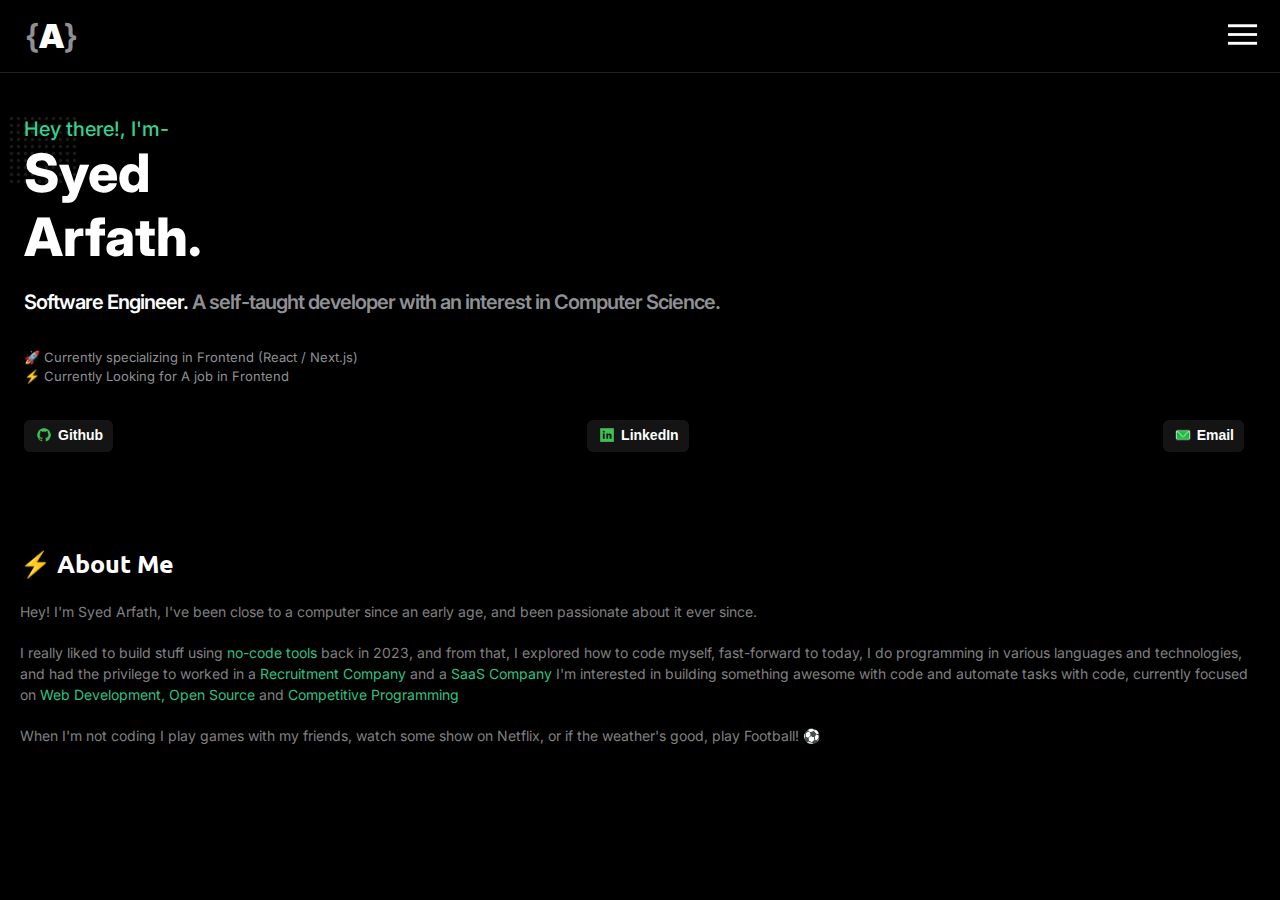
==== index.html @ 082171d8 "SA-Portfolio" ====
<!DOCTYPE html>
<html lang="en">
  <head>
    <meta charset="UTF-8" />
    <meta name="viewport" content="width=device-width, initial-scale=1.0" />
    <title>SA-Portfolio</title>
    <link rel="stylesheet" href="style.css" />
    <link rel="preconnect" href="https://fonts.googleapis.com" />
    <link rel="preconnect" href="https://fonts.gstatic.com" crossorigin />
    <link
      href="https://fonts.googleapis.com/css2?family=Inter:ital,opsz,wght@0,14..32,100..900;1,14..32,100..900&display=swap"
      rel="stylesheet"
    />
    <link rel="preconnect" href="https://fonts.googleapis.com" />
    <link rel="preconnect" href="https://fonts.gstatic.com" crossorigin />
    <link
      href="https://fonts.googleapis.com/css2?family=Ubuntu:ital,wght@0,300;0,400;0,500;0,700;1,300;1,400;1,500;1,700&display=swap"
      rel="stylesheet"
    />
  </head>
  <body>
    <div class="topnav">
      <div><strong>{<b>A</b>}</strong></div>

      <div>
        <img src="./images/menu.png" width="35px" />
      </div>

      <nav class="list">
        <ul>
          <li><a href="#">Home</a></li>
          <li><a href="Projects.html">Projects</a></li>
          <li><a href="blog.html ">Blog</a></li>
        </ul>
      </nav>
    </div>
    <div class="first_page">
      <div class="header">
        <img src="./images/26432.svg" alt="backgroundimg" />
        <div class="top">
          Hey there!, I'm-
          <p class="name">
            Syed <br />
            Arfath.
          </p>
        </div>

        <div class="content">
          Software Engineer.
          <span
            >A self-taught developer with an interest in Computer Science.</span
          >
        </div>

        <div class="bio" id="bio">
          <p>🚀 Currently specializing in Frontend (React / Next.js)</p>
          <p>⚡ Currently Looking for A job in Frontend</p>
        </div>
      </div>

      <div class="button-bar">
        <button class="Github">
          <img
            src="./images/github.png"
            alt="github-logo"
            width="18px"
            height="18px"
          />
          <span>Github</span>
        </button>

        <button class="linkedin">
          <img src="./images/linkedin.png" alt="linkedin-logo" width="18px" />
          <span>LinkedIn</span>
        </button>

        <button class="email">
          <img src="./images/email logo.png" alt="email-logo" width="18px" />
          <span>Email</span>
        </button>
      </div>
    </div>

    <div class="Second_page">
      <div class="About_me" id="About_me">
        <div class="heading">⚡ About Me</div>
        <p>
          Hey! I'm Syed Arfath, I've been close to a computer since an early
          age, and been passionate about it ever since.
        </p>
        <p>
          I really liked to build stuff using
          <span>no-code tools </span>back in 2023, and from that, I explored how
          to code myself, fast-forward to today, I do programming in various
          languages and technologies, and had the privilege to worked in a
          <span>Recruitment Company</span> and a <span>SaaS Company </span>I'm
          interested in building something awesome with code and automate tasks
          with code, currently focused on
          <span>Web Development, Open Source </span>and
          <span>Competitive Programming</span>
        </p>
        <p>
          When I'm not coding I play games with my friends, watch some show on
          Netflix, or if the weather's good, play Football! ⚽
        </p>
      </div>
    </div>
  </body>
</html>
---- style.css ----
* {
    margin: 0;
    padding: 0;
    box-sizing: border-box;
}
body {
  font-family: "Inter", sans-serif;
  font-optical-sizing: auto;
  font-weight: 100;
  font-style: normal;
  background-color: black;
  color: white;
}
.topnav {
  display: flex;
  align-items: center;
  justify-content: space-between;
  width: 100%;
  border-bottom: 0.5px solid rgb(30, 32, 41);
  overflow:hidden;
  position:fixed;
  top: 0;
  padding: 16px 20px 16px 25px;
  background-color: black;

}
.topnav strong {
  color: rgb(143, 144, 148);
  font-size: 33px;
  font-weight: 600;
}
.topnav b {
  color: white;
}
.topnav .list {
  display: none;
}
.topnav a {
  color: white;
  font-weight: 700;
}
ul {
  list-style: none;
}
.first_page {
  margin: 7.3em 1em 0em 1.5em;
}
.header {
  color: rgb(56, 207, 145);
  font-size: 20px;
  font-weight: 500;
}
.header img{
  position: absolute;
  z-index: -1;
  top: 102px;
  left: calc(var(--chakra-space-4)* -1);
  width: 70px;
  filter: invert(0.1);
  margin: 13px 0px 0px -16px;

}
.header .name {
  color: white;
  font-size: 53px;
  font-weight: 800;  
}
.header .content {
  letter-spacing: -1px;
  color: white;
  font-weight: 600;
  padding: 1em 0em 1em 0em;
 }
 .header span {
  color: rgb(143, 144, 148);
  line-height: 1.3em;

 }
 .bio {
  color: rgb(143, 144, 148);
  font-weight: 400;
  font-size: 13px;
  padding: 13px 10px 8px 0px;
  letter-spacing: 0px;
  line-height: 1.5em;
 }
.button-bar {
  display: flex;
  justify-content:space-between;
  width: 100%;
}
button {
  font-size: 14px;
  font-weight: 700;
  color: white;
  background-color: rgb(20, 20, 20);
  border: none;
  display: flex;
  align-items: center;
  margin: 25px 20px 25px 0px;
  padding: 3px 10px 5px 8px;
  border-radius: 6px;
}
button img {
  margin: 3px 5px 3px 3px;
}
.Second_page {
  color: rgb(143, 144, 148);
  padding: 60px 30px 20px 20px;
  font-weight: 200;
}
.heading {
  font-family: "Ubuntu", sans-serif;
  font-style: normal;
  font-size: 25px;
  font-weight: 700;
  color: white;
  padding: 10px 0px 11px 0px;
}

.About_me p{
  color: grey;
  font-size: 14px;
  font-weight: 400;
  line-height: 21px;
  padding: 10px 0px 10px 0px;

  }

  .About_me span{
  color: rgb(47, 192, 132);
  }
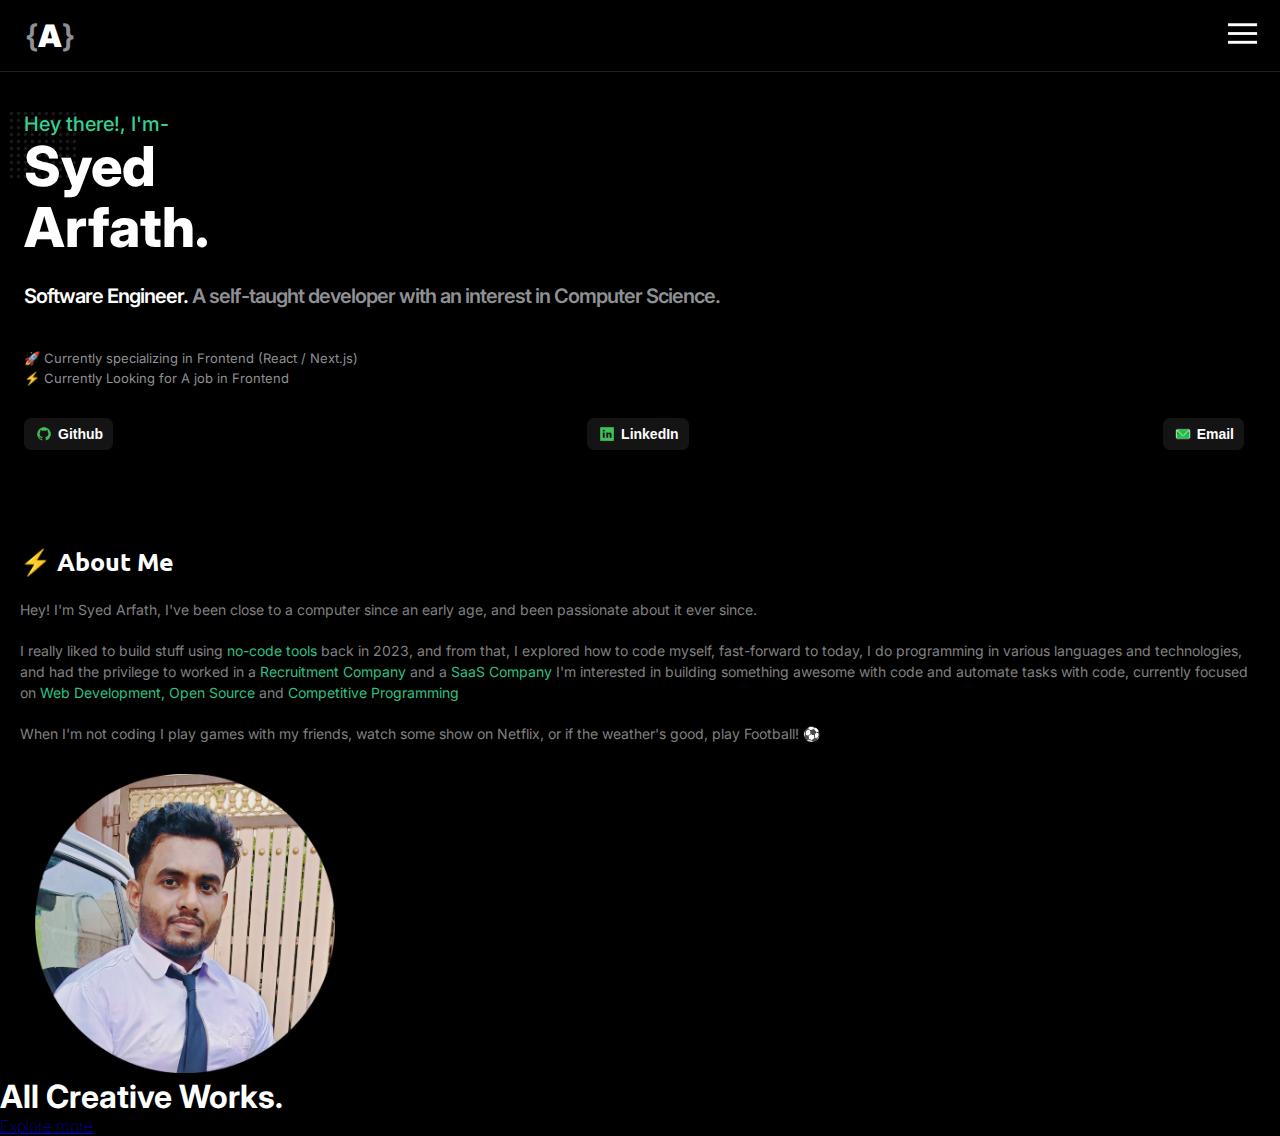
==== commit d52c8c68: "UI enhancement using HTML and css" ====
--- a/index.html
+++ b/index.html
@@ -105,5 +105,20 @@
         </p>
       </div>
     </div>
+
+    <div class="prf-img">
+      <div class="profile">
+        <img
+          src="./images/WhatsApp Image 2024-09-17 at 10.18.07 PM.jpeg"
+          alt="prf-img"
+          width="300px"
+        />
+      </div>
+    </div>
+
+    <div class="crt-wrk">
+      <h1>All Creative Works.</h1>
+      <a href="Explore-page">Explore more</a>
+    </div>
   </body>
 </html>
--- a/style.css
+++ b/style.css
@@ -20,13 +20,14 @@
   overflow:hidden;
   position:fixed;
   top: 0;
+  width: 100%;
   padding: 16px 20px 16px 25px;
   background-color: black;
 
 }
 .topnav strong {
   color: rgb(143, 144, 148);
-  font-size: 33px;
+  font-size: 31px;
   font-weight: 600;
 }
 .topnav b {
@@ -43,7 +44,7 @@
   list-style: none;
 }
 .first_page {
-  margin: 7.3em 1em 0em 1.5em;
+  margin: 7em 1em 0em 1.5em;
 }
 .header {
   color: rgb(56, 207, 145);
@@ -57,19 +58,20 @@
   left: calc(var(--chakra-space-4)* -1);
   width: 70px;
   filter: invert(0.1);
-  margin: 13px 0px 0px -16px;
+  margin: 8px 0px 0px -16px;
 
 }
 .header .name {
   color: white;
-  font-size: 53px;
+  font-size: 55px;
   font-weight: 800;  
+  line-height: 1.1em;
 }
 .header .content {
   letter-spacing: -1px;
   color: white;
   font-weight: 600;
-  padding: 1em 0em 1em 0em;
+  padding: 1.3em 0em 1em 0em;
  }
  .header span {
   color: rgb(143, 144, 148);
@@ -80,8 +82,7 @@
   color: rgb(143, 144, 148);
   font-weight: 400;
   font-size: 13px;
-  padding: 13px 10px 8px 0px;
-  letter-spacing: 0px;
+  padding: 20px 10px 5px 0px;
   line-height: 1.5em;
  }
 .button-bar {
@@ -98,15 +99,15 @@
   display: flex;
   align-items: center;
   margin: 25px 20px 25px 0px;
-  padding: 3px 10px 5px 8px;
-  border-radius: 6px;
+  padding: 4px 10px 4px 8px;
+  border-radius: 7px;
 }
 button img {
   margin: 3px 5px 3px 3px;
 }
 .Second_page {
   color: rgb(143, 144, 148);
-  padding: 60px 30px 20px 20px;
+  padding: 55px 30px 20px 20px;
   font-weight: 200;
 }
 .heading {
@@ -115,7 +116,7 @@
   font-size: 25px;
   font-weight: 700;
   color: white;
-  padding: 10px 0px 11px 0px;
+  padding: 15px 0px 11px 0px;
 }
 
 .About_me p{
@@ -124,9 +125,10 @@
   font-weight: 400;
   line-height: 21px;
   padding: 10px 0px 10px 0px;
-
   }
-
   .About_me span{
   color: rgb(47, 192, 132);
   }
+  .prf-img{
+    margin: 0px 35px;
+  }
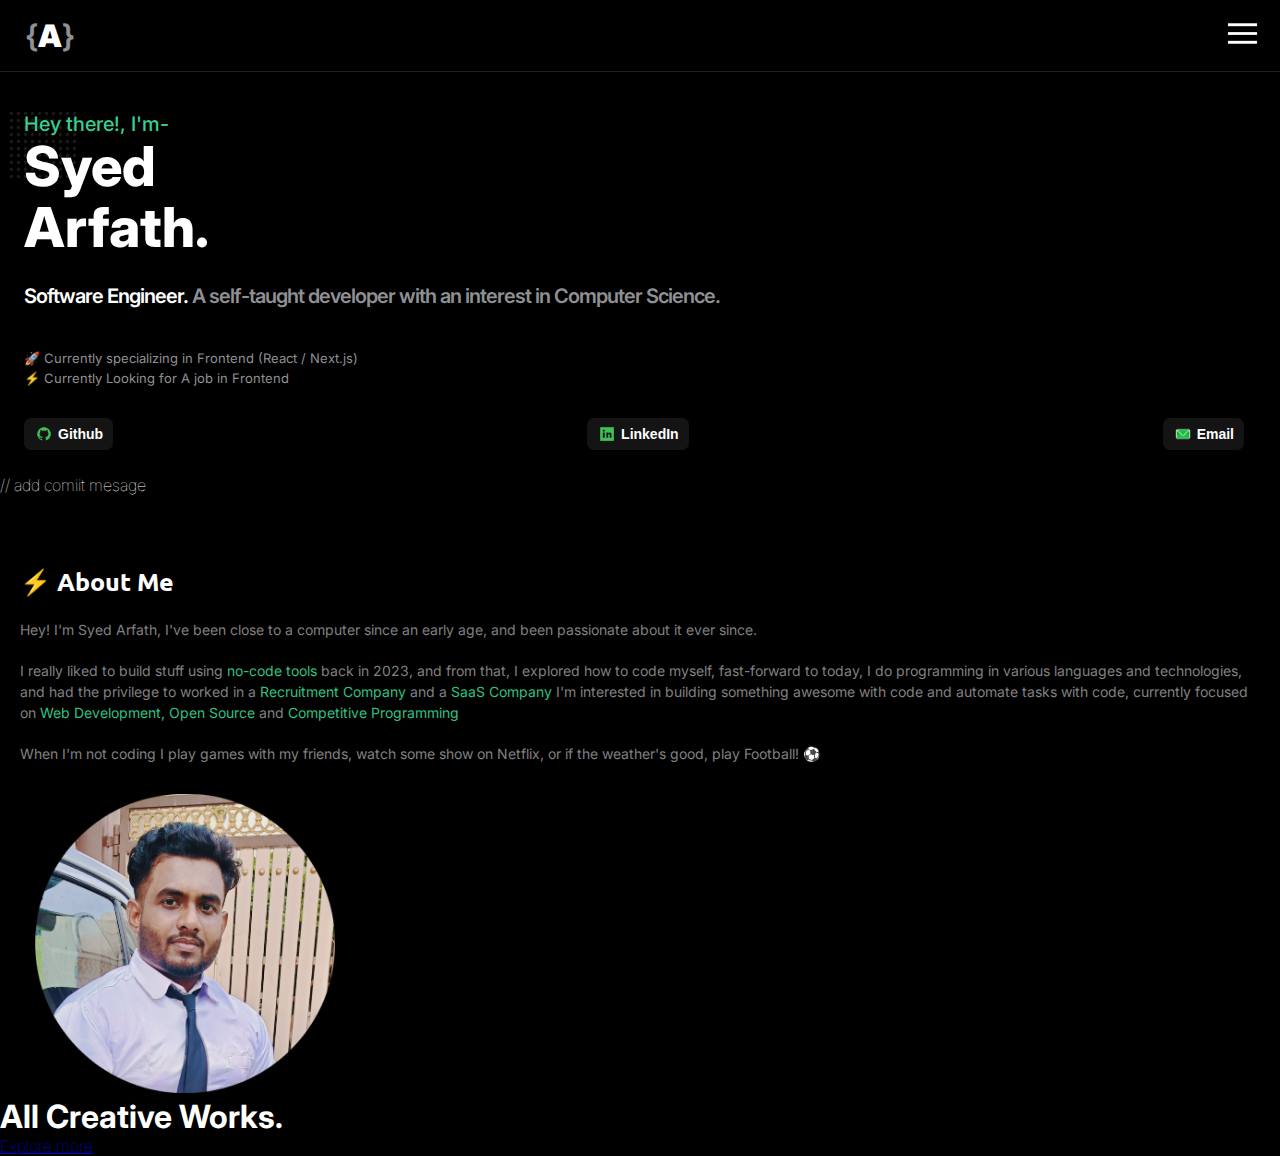
==== commit cee6b348: "Add commit message" ====
--- a/index.html
+++ b/index.html
@@ -80,7 +80,7 @@
         </button>
       </div>
     </div>
-
+    // add comiit mesage
     <div class="Second_page">
       <div class="About_me" id="About_me">
         <div class="heading">⚡ About Me</div>
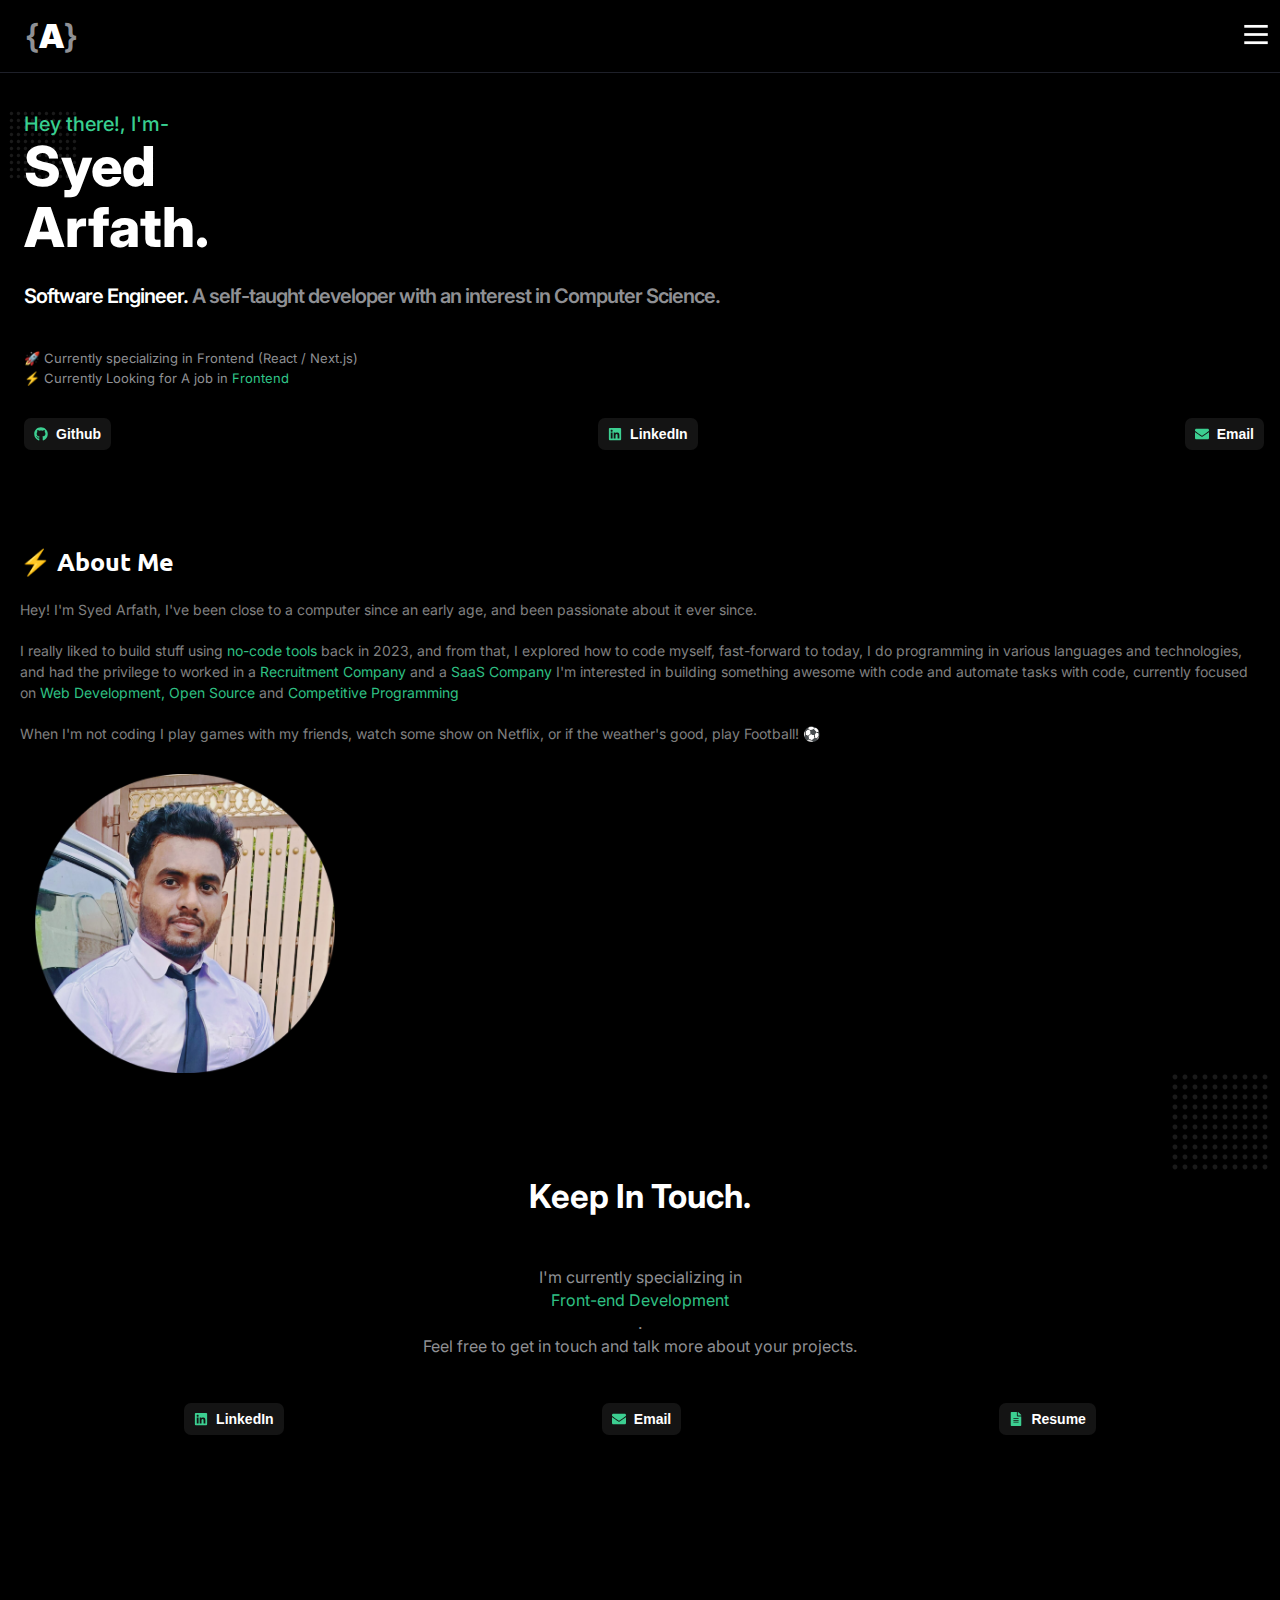
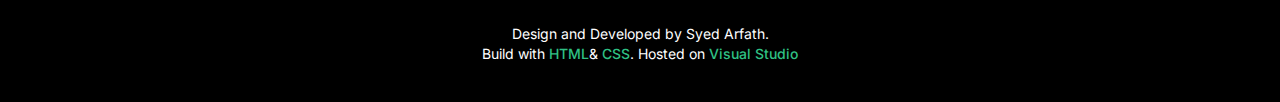
==== commit 9a3315fd: "third commit" ====
--- a/index.html
+++ b/index.html
@@ -23,7 +23,7 @@
       <div><strong>{<b>A</b>}</strong></div>
 
       <div>
-        <img src="./images/menu.png" width="35px" />
+        <img src="./images/menu.png" width="28px" height="33px" />
       </div>
 
       <nav class="list">
@@ -54,33 +54,73 @@
 
         <div class="bio" id="bio">
           <p>🚀 Currently specializing in Frontend (React / Next.js)</p>
-          <p>⚡ Currently Looking for A job in Frontend</p>
+          <p>⚡ Currently Looking for A job in <span>Frontend</span></p>
         </div>
       </div>
 
       <div class="button-bar">
         <button class="Github">
-          <img
-            src="./images/github.png"
-            alt="github-logo"
-            width="18px"
-            height="18px"
-          />
-          <span>Github</span>
+          <svg
+            stroke="currentColor"
+            fill="currentColor"
+            stroke-width="0"
+            viewBox="0 0 496 512"
+            color="#3CCF91"
+            aria-hidden="true"
+            focusable="false"
+            height="1em"
+            width="1em"
+            xmlns="http://www.w3.org/2000/svg"
+            style="color: rgb(60, 207, 145)"
+          >
+            <path
+              d="M165.9 397.4c0 2-2.3 3.6-5.2 3.6-3.3.3-5.6-1.3-5.6-3.6 0-2 2.3-3.6 5.2-3.6 3-.3 5.6 1.3 5.6 3.6zm-31.1-4.5c-.7 2 1.3 4.3 4.3 4.9 2.6 1 5.6 0 6.2-2s-1.3-4.3-4.3-5.2c-2.6-.7-5.5.3-6.2 2.3zm44.2-1.7c-2.9.7-4.9 2.6-4.6 4.9.3 2 2.9 3.3 5.9 2.6 2.9-.7 4.9-2.6 4.6-4.6-.3-1.9-3-3.2-5.9-2.9zM244.8 8C106.1 8 0 113.3 0 252c0 110.9 69.8 205.8 169.5 239.2 12.8 2.3 17.3-5.6 17.3-12.1 0-6.2-.3-40.4-.3-61.4 0 0-70 15-84.7-29.8 0 0-11.4-29.1-27.8-36.6 0 0-22.9-15.7 1.6-15.4 0 0 24.9 2 38.6 25.8 21.9 38.6 58.6 27.5 72.9 20.9 2.3-16 8.8-27.1 16-33.7-55.9-6.2-112.3-14.3-112.3-110.5 0-27.5 7.6-41.3 23.6-58.9-2.6-6.5-11.1-33.3 2.6-67.9 20.9-6.5 69 27 69 27 20-5.6 41.5-8.5 62.8-8.5s42.8 2.9 62.8 8.5c0 0 48.1-33.6 69-27 13.7 34.7 5.2 61.4 2.6 67.9 16 17.7 25.8 31.5 25.8 58.9 0 96.5-58.9 104.2-114.8 110.5 9.2 7.9 17 22.9 17 46.4 0 33.7-.3 75.4-.3 83.6 0 6.5 4.6 14.4 17.3 12.1C428.2 457.8 496 362.9 496 252 496 113.3 383.5 8 244.8 8zM97.2 352.9c-1.3 1-1 3.3.7 5.2 1.6 1.6 3.9 2.3 5.2 1 1.3-1 1-3.3-.7-5.2-1.6-1.6-3.9-2.3-5.2-1zm-10.8-8.1c-.7 1.3.3 2.9 2.3 3.9 1.6 1 3.6.7 4.3-.7.7-1.3-.3-2.9-2.3-3.9-2-.6-3.6-.3-4.3.7zm32.4 35.6c-1.6 1.3-1 4.3 1.3 6.2 2.3 2.3 5.2 2.6 6.5 1 1.3-1.3.7-4.3-1.3-6.2-2.2-2.3-5.2-2.6-6.5-1zm-11.4-14.7c-1.6 1-1.6 3.6 0 5.9 1.6 2.3 4.3 3.3 5.6 2.3 1.6-1.3 1.6-3.9 0-6.2-1.4-2.3-4-3.3-5.6-2z"
+            ></path>
+          </svg>
+          <p>Github</p>
         </button>
 
         <button class="linkedin">
-          <img src="./images/linkedin.png" alt="linkedin-logo" width="18px" />
+          <svg
+            stroke="currentColor"
+            fill="currentColor"
+            stroke-width="0"
+            viewBox="0 0 448 512"
+            color="#3CCF91"
+            aria-hidden="true"
+            focusable="false"
+            height="1em"
+            width="1em"
+            xmlns="http://www.w3.org/2000/svg"
+            style="color: rgb(60, 207, 145)"
+          >
+            <path
+              d="M416 32H31.9C14.3 32 0 46.5 0 64.3v383.4C0 465.5 14.3 480 31.9 480H416c17.6 0 32-14.5 32-32.3V64.3c0-17.8-14.4-32.3-32-32.3zM135.4 416H69V202.2h66.5V416zm-33.2-243c-21.3 0-38.5-17.3-38.5-38.5S80.9 96 102.2 96c21.2 0 38.5 17.3 38.5 38.5 0 21.3-17.2 38.5-38.5 38.5zm282.1 243h-66.4V312c0-24.8-.5-56.7-34.5-56.7-34.6 0-39.9 27-39.9 54.9V416h-66.4V202.2h63.7v29.2h.9c8.9-16.8 30.6-34.5 62.9-34.5 67.2 0 79.7 44.3 79.7 101.9V416z"
+            ></path>
+          </svg>
           <span>LinkedIn</span>
         </button>
 
         <button class="email">
-          <img src="./images/email logo.png" alt="email-logo" width="18px" />
+          <svg
+            stroke="currentColor"
+            fill="#3CCF91"
+            stroke-width="0"
+            viewBox="0 0 512 512"
+            aria-hidden="true"
+            focusable="false"
+            height="1em"
+            width="1em"
+            xmlns="http://www.w3.org/2000/svg"
+          >
+            <path
+              d="M502.3 190.8c3.9-3.1 9.7-.2 9.7 4.7V400c0 26.5-21.5 48-48 48H48c-26.5 0-48-21.5-48-48V195.6c0-5 5.7-7.8 9.7-4.7 22.4 17.4 52.1 39.5 154.1 113.6 21.1 15.4 56.7 47.8 92.2 47.6 35.7.3 72-32.8 92.3-47.6 102-74.1 131.6-96.3 154-113.7zM256 320c23.2.4 56.6-29.2 73.4-41.4 132.7-96.3 142.8-104.7 173.4-128.7 5.8-4.5 9.2-11.5 9.2-18.9v-19c0-26.5-21.5-48-48-48H48C21.5 64 0 85.5 0 112v19c0 7.4 3.4 14.3 9.2 18.9 30.6 23.9 40.7 32.4 173.4 128.7 16.8 12.2 50.2 41.8 73.4 41.4z"
+            ></path>
+          </svg>
           <span>Email</span>
         </button>
       </div>
     </div>
-    // add comiit mesage
     <div class="Second_page">
       <div class="About_me" id="About_me">
         <div class="heading">⚡ About Me</div>
@@ -105,7 +145,6 @@
         </p>
       </div>
     </div>
-
     <div class="prf-img">
       <div class="profile">
         <img
@@ -113,12 +152,94 @@
           alt="prf-img"
           width="300px"
         />
-      </div>
-    </div>
-
-    <div class="crt-wrk">
+        <img src="./images/26432.svg" alt="backgroundimg" class="prfimg" />
+      </div>
+    </div>
+    <!-- <div class="crt-wrk">
       <h1>All Creative Works.</h1>
       <a href="Explore-page">Explore more</a>
+    </div> -->
+
+    <div class="footer">
+      <div class="top">Keep In Touch.</div>
+
+      <div class="main">
+        <p>
+          I'm currently specializing in
+          <br />
+          <span class="fed">Front-end Development</span> <br />. <br />
+          Feel free to get in touch and talk more about your projects.
+        </p>
+
+        <div class="btn">
+          <button class="linkedin">
+            <svg
+              stroke="currentColor"
+              fill="currentColor"
+              stroke-width="0"
+              viewBox="0 0 448 512"
+              color="#3CCF91"
+              aria-hidden="true"
+              focusable="false"
+              height="1em"
+              width="1em"
+              xmlns="http://www.w3.org/2000/svg"
+              style="color: rgb(60, 207, 145)"
+            >
+              <path
+                d="M416 32H31.9C14.3 32 0 46.5 0 64.3v383.4C0 465.5 14.3 480 31.9 480H416c17.6 0 32-14.5 32-32.3V64.3c0-17.8-14.4-32.3-32-32.3zM135.4 416H69V202.2h66.5V416zm-33.2-243c-21.3 0-38.5-17.3-38.5-38.5S80.9 96 102.2 96c21.2 0 38.5 17.3 38.5 38.5 0 21.3-17.2 38.5-38.5 38.5zm282.1 243h-66.4V312c0-24.8-.5-56.7-34.5-56.7-34.6 0-39.9 27-39.9 54.9V416h-66.4V202.2h63.7v29.2h.9c8.9-16.8 30.6-34.5 62.9-34.5 67.2 0 79.7 44.3 79.7 101.9V416z"
+              ></path>
+            </svg>
+            <span>LinkedIn</span>
+          </button>
+
+          <button class="email">
+            <svg
+              stroke="currentColor"
+              fill="#3CCF91"
+              stroke-width="0"
+              viewBox="0 0 512 512"
+              aria-hidden="true"
+              focusable="false"
+              height="1em"
+              width="1em"
+              xmlns="http://www.w3.org/2000/svg"
+            >
+              <path
+                d="M502.3 190.8c3.9-3.1 9.7-.2 9.7 4.7V400c0 26.5-21.5 48-48 48H48c-26.5 0-48-21.5-48-48V195.6c0-5 5.7-7.8 9.7-4.7 22.4 17.4 52.1 39.5 154.1 113.6 21.1 15.4 56.7 47.8 92.2 47.6 35.7.3 72-32.8 92.3-47.6 102-74.1 131.6-96.3 154-113.7zM256 320c23.2.4 56.6-29.2 73.4-41.4 132.7-96.3 142.8-104.7 173.4-128.7 5.8-4.5 9.2-11.5 9.2-18.9v-19c0-26.5-21.5-48-48-48H48C21.5 64 0 85.5 0 112v19c0 7.4 3.4 14.3 9.2 18.9 30.6 23.9 40.7 32.4 173.4 128.7 16.8 12.2 50.2 41.8 73.4 41.4z"
+              ></path>
+            </svg>
+            <span>Email</span>
+          </button>
+
+          <button class="Resume">
+            <svg
+              stroke="currentColor"
+              fill="#3CCF91"
+              stroke-width="0"
+              viewBox="0 0 384 512"
+              aria-hidden="true"
+              focusable="false"
+              height="1em"
+              width="1em"
+              xmlns="http://www.w3.org/2000/svg"
+            >
+              <path
+                d="M224 136V0H24C10.7 0 0 10.7 0 24v464c0 13.3 10.7 24 24 24h336c13.3 0 24-10.7 24-24V160H248c-13.2 0-24-10.8-24-24zm64 236c0 6.6-5.4 12-12 12H108c-6.6 0-12-5.4-12-12v-8c0-6.6 5.4-12 12-12h168c6.6 0 12 5.4 12 12v8zm0-64c0 6.6-5.4 12-12 12H108c-6.6 0-12-5.4-12-12v-8c0-6.6 5.4-12 12-12h168c6.6 0 12 5.4 12 12v8zm0-72v8c0 6.6-5.4 12-12 12H108c-6.6 0-12-5.4-12-12v-8c0-6.6 5.4-12 12-12h168c6.6 0 12 5.4 12 12zm96-114.1v6.1H256V0h6.1c6.4 0 12.5 2.5 17 7l97.9 98c4.5 4.5 7 10.6 7 16.9z"
+              ></path>
+            </svg>
+            <span>Resume</span>
+          </button>
+        </div>
+      </div>
+
+      <div class="btm">
+        <p>
+          Design and Developed by Syed Arfath. <br />
+          Build with <span>HTML</span>& <span>CSS</span>. Hosted on
+          <span>Visual Studio</span>
+        </p>
+      </div>
     </div>
   </body>
 </html>
--- a/style.css
+++ b/style.css
@@ -1,134 +1,182 @@
 * {
-    margin: 0;
-    padding: 0;
-    box-sizing: border-box;
+  margin: 0;
+  padding: 0;
+  box-sizing: border-box;
 }
 body {
-  font-family: "Inter", sans-serif;
-  font-optical-sizing: auto;
-  font-weight: 100;
-  font-style: normal;
-  background-color: black;
-  color: white;
+font-family: "Inter", sans-serif;
+font-optical-sizing: auto;
+font-weight: 100;
+font-style: normal;
+background-color: black;
+color: white;
 }
 .topnav {
-  display: flex;
-  align-items: center;
-  justify-content: space-between;
-  width: 100%;
-  border-bottom: 0.5px solid rgb(30, 32, 41);
-  overflow:hidden;
-  position:fixed;
-  top: 0;
-  width: 100%;
-  padding: 16px 20px 16px 25px;
-  background-color: black;
+display: flex;
+align-items: center;
+justify-content: space-between;
+width: 100%;
+border-bottom: 0.5px solid rgb(30, 32, 41);
+overflow:hidden;
+position:fixed;
+z-index: 1000;
+top: 0;
+padding: 16px 10px 16px 25px;
+background-color: black;
 
 }
 .topnav strong {
-  color: rgb(143, 144, 148);
-  font-size: 31px;
-  font-weight: 600;
+color: rgb(143, 144, 148);
+font-size: 33px;
+font-weight: 600;
 }
 .topnav b {
-  color: white;
+color: white;
 }
 .topnav .list {
-  display: none;
+display: none;
 }
 .topnav a {
-  color: white;
-  font-weight: 700;
+color: white;
+font-weight: 700;
 }
 ul {
-  list-style: none;
+list-style: none;
 }
 .first_page {
-  margin: 7em 1em 0em 1.5em;
+margin: 7em 1em 0em 1.5em;
 }
 .header {
-  color: rgb(56, 207, 145);
-  font-size: 20px;
-  font-weight: 500;
+color: rgb(56, 207, 145);
+font-size: 20px;
+font-weight: 500;
 }
 .header img{
-  position: absolute;
-  z-index: -1;
-  top: 102px;
-  left: calc(var(--chakra-space-4)* -1);
-  width: 70px;
-  filter: invert(0.1);
-  margin: 8px 0px 0px -16px;
+position: absolute;
+z-index: -1;
+top: 102px;
+left: calc(var(--chakra-space-4)* -1);
+width: 70px;
+filter: invert(0.1);
+margin: 8px 0px 0px -16px;
 
 }
 .header .name {
-  color: white;
-  font-size: 55px;
-  font-weight: 800;  
-  line-height: 1.1em;
+color: white;
+font-size: 55px;
+font-weight: 800;  
+line-height: 1.1em;
 }
 .header .content {
-  letter-spacing: -1px;
-  color: white;
-  font-weight: 600;
-  padding: 1.3em 0em 1em 0em;
- }
- .header span {
-  color: rgb(143, 144, 148);
-  line-height: 1.3em;
+letter-spacing: -1px;
+color: white;
+font-weight: 600;
+padding: 1.3em 0em 1em 0em;
+}
+.header span {
+color: rgb(143, 144, 148);
+line-height: 1.3em;
 
- }
- .bio {
-  color: rgb(143, 144, 148);
-  font-weight: 400;
-  font-size: 13px;
-  padding: 20px 10px 5px 0px;
-  line-height: 1.5em;
- }
+}
+.bio {
+color: rgb(143, 144, 148);
+font-weight: 400;
+font-size: 13px;
+padding: 20px 10px 5px 0px;
+line-height: 1.5em;
+}
+.bio span{
+color: rgb(48, 197, 136);
+}
 .button-bar {
-  display: flex;
-  justify-content:space-between;
-  width: 100%;
+display: flex;
+justify-content:space-between;
+width: 100%;
 }
 button {
-  font-size: 14px;
-  font-weight: 700;
-  color: white;
-  background-color: rgb(20, 20, 20);
-  border: none;
-  display: flex;
-  align-items: center;
-  margin: 25px 20px 25px 0px;
-  padding: 4px 10px 4px 8px;
-  border-radius: 7px;
+font-size: 14px;
+font-weight: 700;
+color: white;
+background-color: rgb(20, 20, 20);
+border: none;
+display: flex;
+align-items: center;
+margin: 25px 0px 25px 0px;
+padding: 8px 10px 8px 10px;
+border-radius: 7px;
 }
-button img {
-  margin: 3px 5px 3px 3px;
+
+button svg{
+margin: 0px 8px 0px 0px;
 }
 .Second_page {
-  color: rgb(143, 144, 148);
-  padding: 55px 30px 20px 20px;
-  font-weight: 200;
+color: rgb(143, 144, 148);
+padding: 55px 30px 20px 20px;
+font-weight: 200;
 }
 .heading {
-  font-family: "Ubuntu", sans-serif;
-  font-style: normal;
-  font-size: 25px;
-  font-weight: 700;
-  color: white;
-  padding: 15px 0px 11px 0px;
+font-family: "Ubuntu", sans-serif;
+font-style: normal;
+font-size: 25px;
+font-weight: 700;
+color: white;
+padding: 15px 0px 11px 0px;
 }
-
 .About_me p{
-  color: grey;
-  font-size: 14px;
-  font-weight: 400;
-  line-height: 21px;
-  padding: 10px 0px 10px 0px;
-  }
-  .About_me span{
-  color: rgb(47, 192, 132);
-  }
-  .prf-img{
-    margin: 0px 35px;
-  }
+color: grey;
+font-size: 14px;
+font-weight: 400;
+line-height: 21px;
+padding: 10px 0px 10px 0px;
+}
+.About_me span{
+color: rgb(47, 192, 132);
+}
+.prf-img{
+  margin: 0px 35px;
+}
+.prfimg{
+  position: absolute;
+  z-index: 3;
+  top: 67em;
+  right: 10px;
+  width: 100px;
+  filter: invert(0.1);
+}
+.footer{
+  margin: 50px 25px 38px 25px;
+}
+.footer .top{
+font-size: 33px;
+font-weight: 700;
+text-align: center;
+margin: 3em 0em 1.5em 0em;
+}
+.footer .main {
+color: rgb(143, 144, 148);
+text-align: center;
+line-height: 23px;
+font-weight: 400;
+padding: 0em 0em 9em 0em;
+}
+.footer .fed {
+color: rgb(47, 192, 132);
+}
+.footer .btn {
+display: flex;
+justify-content: space-around;
+padding: 20px 0px 20px 0px;
+}
+.footer svg{
+display: flex;
+}
+.btm {
+font-size: 14px;
+font-weight: 400;
+line-height: 20px;
+text-align: center;
+}
+.btm span{
+color: rgb(47, 192, 132);
+font-weight: 500;
+}
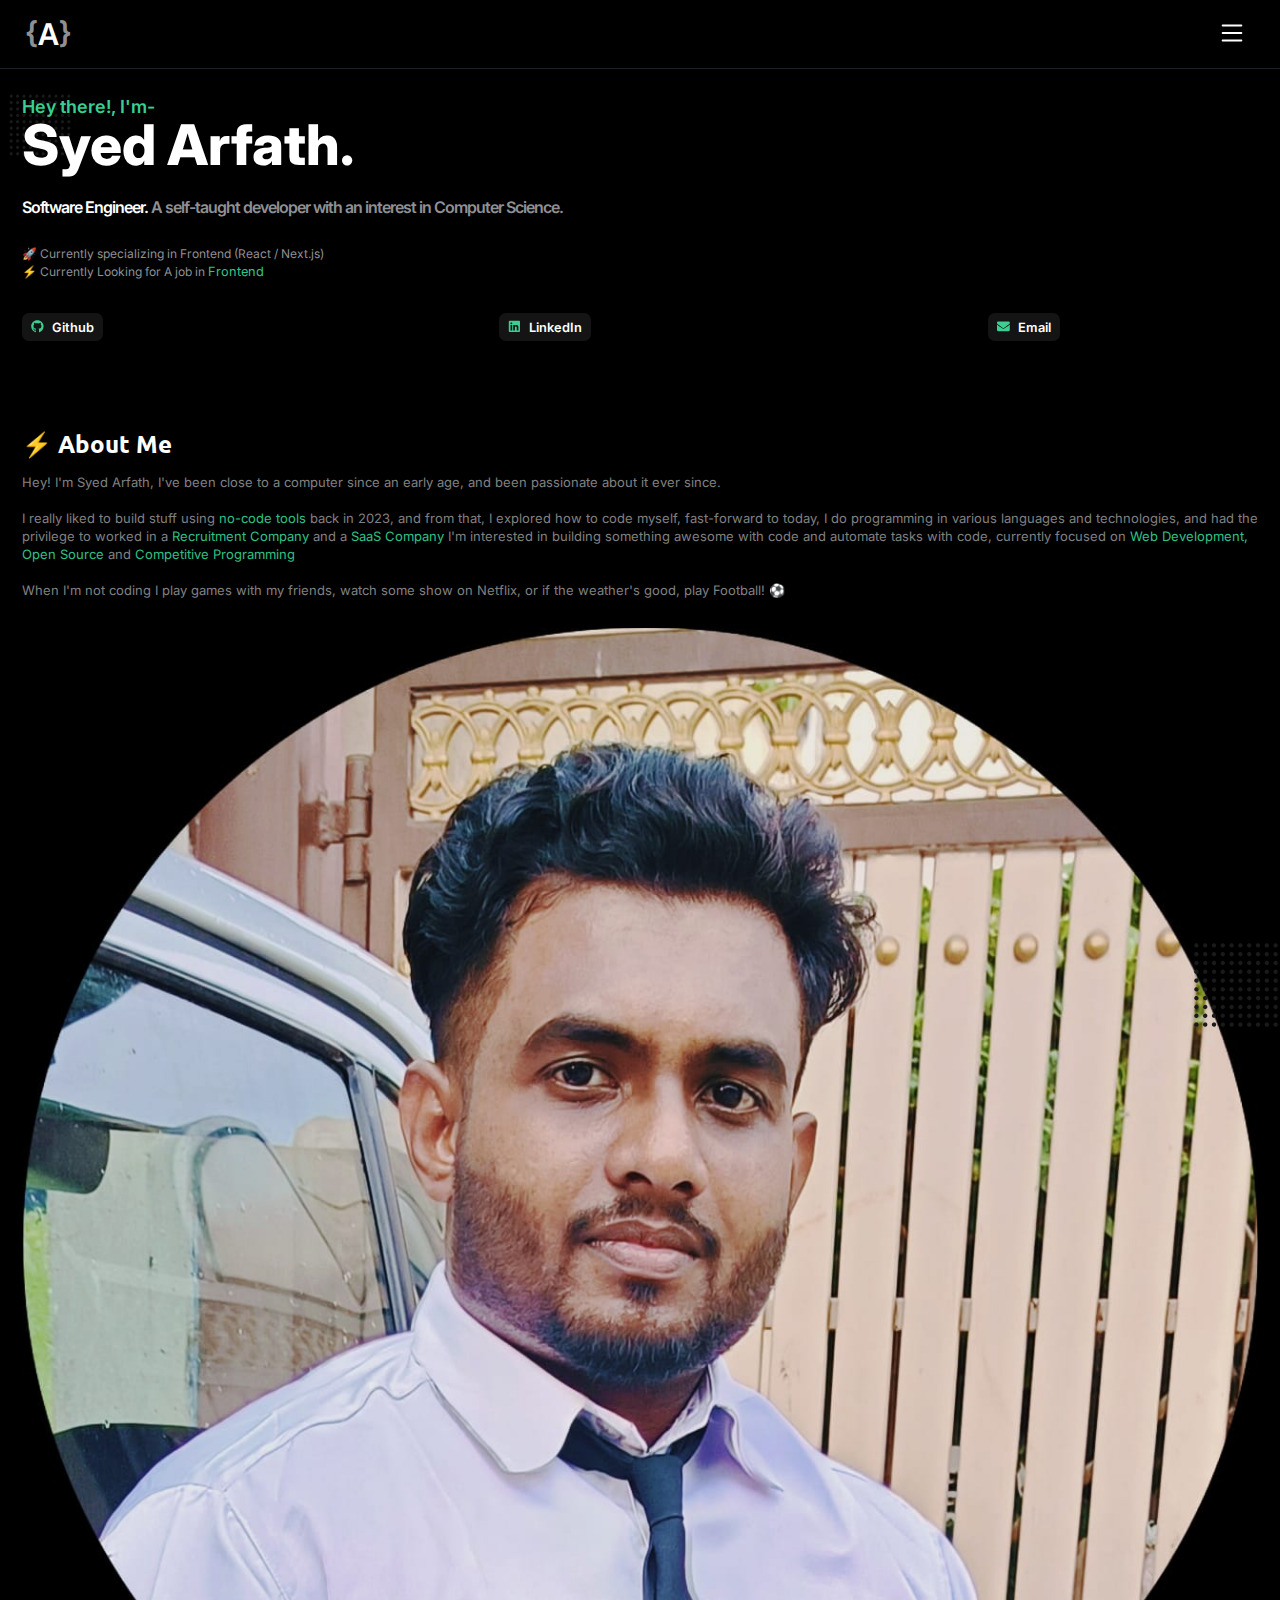
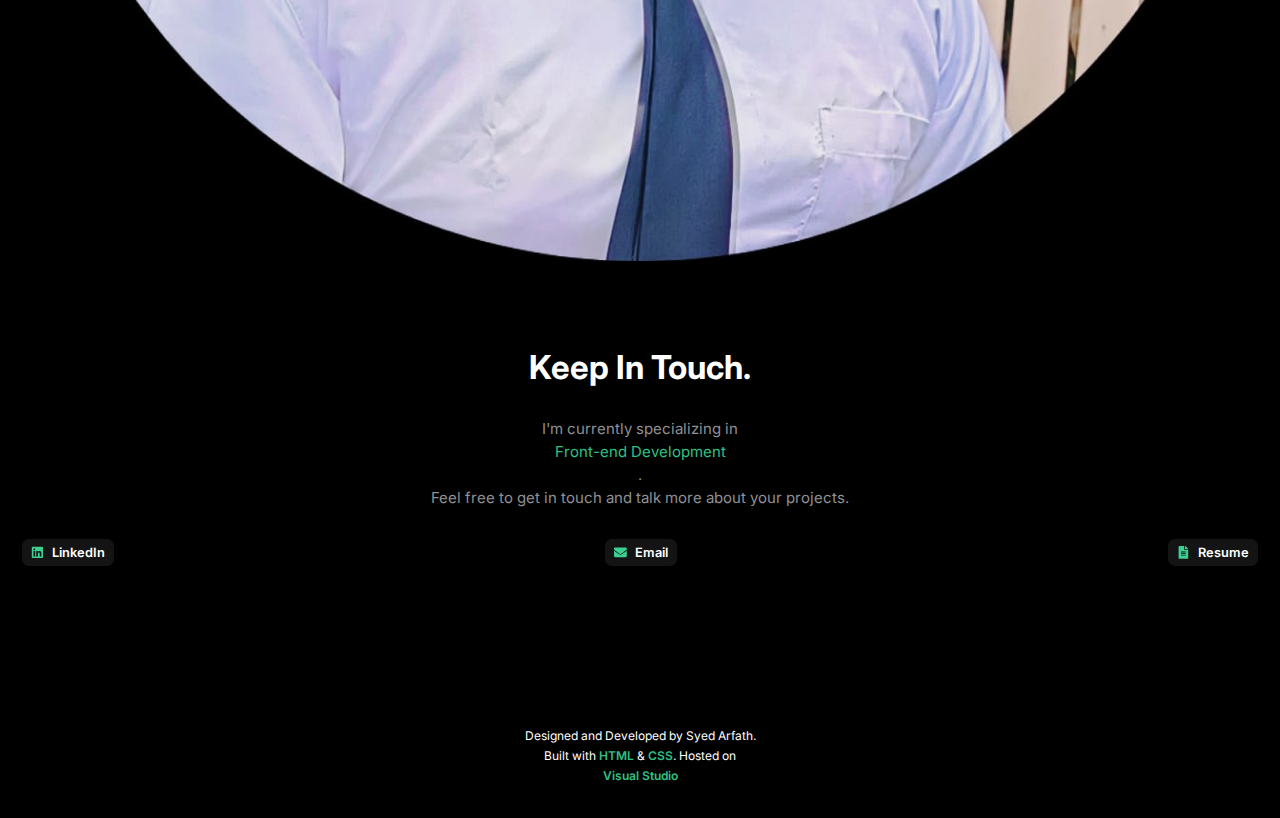
==== commit 5c587236: "given a proper html tags and links" ====
--- a/index.html
+++ b/index.html
@@ -19,159 +19,218 @@
     />
   </head>
   <body>
-    <div class="topnav">
-      <div><strong>{<b>A</b>}</strong></div>
-
-      <div>
-        <img src="./images/menu.png" width="28px" height="33px" />
-      </div>
-
-      <nav class="list">
+    <div class="Nav">
+      <section>
+        <a href="#">
+          <p>
+            <span>{<span class="B1bn1gd">A</span>}</span>
+          </p>
+
+          <button>
+            <svg
+              xmlns="http://www.w3.org/2000/svg"
+              width="16"
+              height="16"
+              fill="currentColor"
+              class="bi bi-list"
+              viewBox="0 0 16 16"
+            >
+              <path
+                fill-rule="evenodd"
+                d="M2.5 12a.5.5 0 0 1 .5-.5h10a.5.5 0 0 1 0 1H3a.5.5 0 0 1-.5-.5m0-4a.5.5 0 0 1 .5-.5h10a.5.5 0 0 1 0 1H3a.5.5 0 0 1-.5-.5m0-4a.5.5 0 0 1 .5-.5h10a.5.5 0 0 1 0 1H3a.5.5 0 0 1-.5-.5"
+              />
+            </svg>
+          </button>
+        </a>
+      </section>
+
+      <nav class="menu">
+        <section>
+          <span>{<span class="B1bn1gd">A</span>}</span>
+          <button>
+            <svg
+              xmlns="http://www.w3.org/2000/svg"
+              width="16"
+              height="16"
+              fill="currentColor"
+              class="bi bi-x"
+              viewBox="0 0 16 16"
+            >
+              <path
+                d="M4.646 4.646a.5.5 0 0 1 .708 0L8 7.293l2.646-2.647a.5.5 0 0 1 .708.708L8.707 8l2.647 2.646a.5.5 0 0 1-.708.708L8 8.707l-2.646 2.647a.5.5 0 0 1-.708-.708L7.293 8 4.646 5.354a.5.5 0 0 1 0-.708"
+              />
+            </svg>
+          </button>
+        </section>
+
         <ul>
-          <li><a href="#">Home</a></li>
-          <li><a href="Projects.html">Projects</a></li>
-          <li><a href="blog.html ">Blog</a></li>
+          <br />
+          <li>Home</li>
+          <br />
+          <br />
+          <li>Projects</li>
+          <br />
+          <br />
+          <li>Blog</li>
         </ul>
       </nav>
     </div>
-    <div class="first_page">
-      <div class="header">
-        <img src="./images/26432.svg" alt="backgroundimg" />
-        <div class="top">
-          Hey there!, I'm-
-          <p class="name">
-            Syed <br />
-            Arfath.
+
+    <main class="main">
+      <section class="first_page">
+        <section class="header">
+          <img src="./images/26432.svg" alt="backgroundimg" />
+
+          <section class="top">
+            <p>Hey there!, I'm-</p>
+            <p class="name">Syed Arfath.</p>
+          </section>
+
+          <p class="content">
+            Software Engineer.
+            <span
+              >A self-taught developer with an interest in Computer
+              Science.</span
+            >
           </p>
-        </div>
-
-        <div class="content">
-          Software Engineer.
-          <span
-            >A self-taught developer with an interest in Computer Science.</span
-          >
-        </div>
-
-        <div class="bio" id="bio">
-          <p>🚀 Currently specializing in Frontend (React / Next.js)</p>
-          <p>⚡ Currently Looking for A job in <span>Frontend</span></p>
-        </div>
-      </div>
-
-      <div class="button-bar">
-        <button class="Github">
-          <svg
-            stroke="currentColor"
-            fill="currentColor"
-            stroke-width="0"
-            viewBox="0 0 496 512"
-            color="#3CCF91"
-            aria-hidden="true"
-            focusable="false"
-            height="1em"
-            width="1em"
-            xmlns="http://www.w3.org/2000/svg"
-            style="color: rgb(60, 207, 145)"
-          >
-            <path
-              d="M165.9 397.4c0 2-2.3 3.6-5.2 3.6-3.3.3-5.6-1.3-5.6-3.6 0-2 2.3-3.6 5.2-3.6 3-.3 5.6 1.3 5.6 3.6zm-31.1-4.5c-.7 2 1.3 4.3 4.3 4.9 2.6 1 5.6 0 6.2-2s-1.3-4.3-4.3-5.2c-2.6-.7-5.5.3-6.2 2.3zm44.2-1.7c-2.9.7-4.9 2.6-4.6 4.9.3 2 2.9 3.3 5.9 2.6 2.9-.7 4.9-2.6 4.6-4.6-.3-1.9-3-3.2-5.9-2.9zM244.8 8C106.1 8 0 113.3 0 252c0 110.9 69.8 205.8 169.5 239.2 12.8 2.3 17.3-5.6 17.3-12.1 0-6.2-.3-40.4-.3-61.4 0 0-70 15-84.7-29.8 0 0-11.4-29.1-27.8-36.6 0 0-22.9-15.7 1.6-15.4 0 0 24.9 2 38.6 25.8 21.9 38.6 58.6 27.5 72.9 20.9 2.3-16 8.8-27.1 16-33.7-55.9-6.2-112.3-14.3-112.3-110.5 0-27.5 7.6-41.3 23.6-58.9-2.6-6.5-11.1-33.3 2.6-67.9 20.9-6.5 69 27 69 27 20-5.6 41.5-8.5 62.8-8.5s42.8 2.9 62.8 8.5c0 0 48.1-33.6 69-27 13.7 34.7 5.2 61.4 2.6 67.9 16 17.7 25.8 31.5 25.8 58.9 0 96.5-58.9 104.2-114.8 110.5 9.2 7.9 17 22.9 17 46.4 0 33.7-.3 75.4-.3 83.6 0 6.5 4.6 14.4 17.3 12.1C428.2 457.8 496 362.9 496 252 496 113.3 383.5 8 244.8 8zM97.2 352.9c-1.3 1-1 3.3.7 5.2 1.6 1.6 3.9 2.3 5.2 1 1.3-1 1-3.3-.7-5.2-1.6-1.6-3.9-2.3-5.2-1zm-10.8-8.1c-.7 1.3.3 2.9 2.3 3.9 1.6 1 3.6.7 4.3-.7.7-1.3-.3-2.9-2.3-3.9-2-.6-3.6-.3-4.3.7zm32.4 35.6c-1.6 1.3-1 4.3 1.3 6.2 2.3 2.3 5.2 2.6 6.5 1 1.3-1.3.7-4.3-1.3-6.2-2.2-2.3-5.2-2.6-6.5-1zm-11.4-14.7c-1.6 1-1.6 3.6 0 5.9 1.6 2.3 4.3 3.3 5.6 2.3 1.6-1.3 1.6-3.9 0-6.2-1.4-2.3-4-3.3-5.6-2z"
-            ></path>
-          </svg>
-          <p>Github</p>
-        </button>
-
-        <button class="linkedin">
-          <svg
-            stroke="currentColor"
-            fill="currentColor"
-            stroke-width="0"
-            viewBox="0 0 448 512"
-            color="#3CCF91"
-            aria-hidden="true"
-            focusable="false"
-            height="1em"
-            width="1em"
-            xmlns="http://www.w3.org/2000/svg"
-            style="color: rgb(60, 207, 145)"
-          >
-            <path
-              d="M416 32H31.9C14.3 32 0 46.5 0 64.3v383.4C0 465.5 14.3 480 31.9 480H416c17.6 0 32-14.5 32-32.3V64.3c0-17.8-14.4-32.3-32-32.3zM135.4 416H69V202.2h66.5V416zm-33.2-243c-21.3 0-38.5-17.3-38.5-38.5S80.9 96 102.2 96c21.2 0 38.5 17.3 38.5 38.5 0 21.3-17.2 38.5-38.5 38.5zm282.1 243h-66.4V312c0-24.8-.5-56.7-34.5-56.7-34.6 0-39.9 27-39.9 54.9V416h-66.4V202.2h63.7v29.2h.9c8.9-16.8 30.6-34.5 62.9-34.5 67.2 0 79.7 44.3 79.7 101.9V416z"
-            ></path>
-          </svg>
-          <span>LinkedIn</span>
-        </button>
-
-        <button class="email">
-          <svg
-            stroke="currentColor"
-            fill="#3CCF91"
-            stroke-width="0"
-            viewBox="0 0 512 512"
-            aria-hidden="true"
-            focusable="false"
-            height="1em"
-            width="1em"
-            xmlns="http://www.w3.org/2000/svg"
-          >
-            <path
-              d="M502.3 190.8c3.9-3.1 9.7-.2 9.7 4.7V400c0 26.5-21.5 48-48 48H48c-26.5 0-48-21.5-48-48V195.6c0-5 5.7-7.8 9.7-4.7 22.4 17.4 52.1 39.5 154.1 113.6 21.1 15.4 56.7 47.8 92.2 47.6 35.7.3 72-32.8 92.3-47.6 102-74.1 131.6-96.3 154-113.7zM256 320c23.2.4 56.6-29.2 73.4-41.4 132.7-96.3 142.8-104.7 173.4-128.7 5.8-4.5 9.2-11.5 9.2-18.9v-19c0-26.5-21.5-48-48-48H48C21.5 64 0 85.5 0 112v19c0 7.4 3.4 14.3 9.2 18.9 30.6 23.9 40.7 32.4 173.4 128.7 16.8 12.2 50.2 41.8 73.4 41.4z"
-            ></path>
-          </svg>
-          <span>Email</span>
-        </button>
-      </div>
-    </div>
-    <div class="Second_page">
-      <div class="About_me" id="About_me">
-        <div class="heading">⚡ About Me</div>
-        <p>
-          Hey! I'm Syed Arfath, I've been close to a computer since an early
-          age, and been passionate about it ever since.
-        </p>
-        <p>
-          I really liked to build stuff using
-          <span>no-code tools </span>back in 2023, and from that, I explored how
-          to code myself, fast-forward to today, I do programming in various
-          languages and technologies, and had the privilege to worked in a
-          <span>Recruitment Company</span> and a <span>SaaS Company </span>I'm
-          interested in building something awesome with code and automate tasks
-          with code, currently focused on
-          <span>Web Development, Open Source </span>and
-          <span>Competitive Programming</span>
-        </p>
-        <p>
-          When I'm not coding I play games with my friends, watch some show on
-          Netflix, or if the weather's good, play Football! ⚽
-        </p>
-      </div>
-    </div>
-    <div class="prf-img">
-      <div class="profile">
-        <img
-          src="./images/WhatsApp Image 2024-09-17 at 10.18.07 PM.jpeg"
-          alt="prf-img"
-          width="300px"
-        />
-        <img src="./images/26432.svg" alt="backgroundimg" class="prfimg" />
-      </div>
-    </div>
-    <!-- <div class="crt-wrk">
-      <h1>All Creative Works.</h1>
-      <a href="Explore-page">Explore more</a>
-    </div> -->
-
-    <div class="footer">
-      <div class="top">Keep In Touch.</div>
-
-      <div class="main">
+
+          <section class="bio" id="bio">
+            <p>🚀 Currently specializing in Frontend (React / Next.js)</p>
+
+            <p>⚡ Currently Looking for A job in <span>Frontend</span></p>
+          </section>
+        </section>
+
+        <section class="button-bar">
+            <button class="Github">
+          <a href="https://github.com/Arfath333" target="_blank">
+            <svg
+                stroke="currentColor"
+                fill="currentColor"
+                stroke-width="0"
+                viewBox="0 0 496 512"
+                color="#3CCF91"
+                aria-hidden="true"
+                focusable="false"
+                height="1em"
+                width="1em"
+                xmlns="http://www.w3.org/2000/svg"
+                style="color: rgb(60, 207, 145)"
+              >
+                <path
+                  d="M165.9 397.4c0 2-2.3 3.6-5.2 3.6-3.3.3-5.6-1.3-5.6-3.6 0-2 2.3-3.6 5.2-3.6 3-.3 5.6 1.3 5.6 3.6zm-31.1-4.5c-.7 2 1.3 4.3 4.3 4.9 2.6 1 5.6 0 6.2-2s-1.3-4.3-4.3-5.2c-2.6-.7-5.5.3-6.2 2.3zm44.2-1.7c-2.9.7-4.9 2.6-4.6 4.9.3 2 2.9 3.3 5.9 2.6 2.9-.7 4.9-2.6 4.6-4.6-.3-1.9-3-3.2-5.9-2.9zM244.8 8C106.1 8 0 113.3 0 252c0 110.9 69.8 205.8 169.5 239.2 12.8 2.3 17.3-5.6 17.3-12.1 0-6.2-.3-40.4-.3-61.4 0 0-70 15-84.7-29.8 0 0-11.4-29.1-27.8-36.6 0 0-22.9-15.7 1.6-15.4 0 0 24.9 2 38.6 25.8 21.9 38.6 58.6 27.5 72.9 20.9 2.3-16 8.8-27.1 16-33.7-55.9-6.2-112.3-14.3-112.3-110.5 0-27.5 7.6-41.3 23.6-58.9-2.6-6.5-11.1-33.3 2.6-67.9 20.9-6.5 69 27 69 27 20-5.6 41.5-8.5 62.8-8.5s42.8 2.9 62.8 8.5c0 0 48.1-33.6 69-27 13.7 34.7 5.2 61.4 2.6 67.9 16 17.7 25.8 31.5 25.8 58.9 0 96.5-58.9 104.2-114.8 110.5 9.2 7.9 17 22.9 17 46.4 0 33.7-.3 75.4-.3 83.6 0 6.5 4.6 14.4 17.3 12.1C428.2 457.8 496 362.9 496 252 496 113.3 383.5 8 244.8 8zM97.2 352.9c-1.3 1-1 3.3.7 5.2 1.6 1.6 3.9 2.3 5.2 1 1.3-1 1-3.3-.7-5.2-1.6-1.6-3.9-2.3-5.2-1zm-10.8-8.1c-.7 1.3.3 2.9 2.3 3.9 1.6 1 3.6.7 4.3-.7.7-1.3-.3-2.9-2.3-3.9-2-.6-3.6-.3-4.3.7zm32.4 35.6c-1.6 1.3-1 4.3 1.3 6.2 2.3 2.3 5.2 2.6 6.5 1 1.3-1.3.7-4.3-1.3-6.2-2.2-2.3-5.2-2.6-6.5-1zm-11.4-14.7c-1.6 1-1.6 3.6 0 5.9 1.6 2.3 4.3 3.3 5.6 2.3 1.6-1.3 1.6-3.9 0-6.2-1.4-2.3-4-3.3-5.6-2z"
+                ></path>
+              </svg>
+              <p>Github</p>
+            </button>
+          </a>
+
+            <button class="linkedin">
+          <a  href="https://www.linkedin.com/in/syed-arfath-ab39a3205/"  target="_blank">
+
+              <svg
+                stroke="currentColor"
+                fill="currentColor"
+                stroke-width="0"
+                viewBox="0 0 448 512"
+                color="#3CCF91"
+                aria-hidden="true"
+                focusable="false"
+                height="1em"
+                width="1em"
+                xmlns="http://www.w3.org/2000/svg"
+                style="color: rgb(60, 207, 145)"
+              >
+                <path
+                  d="M416 32H31.9C14.3 32 0 46.5 0 64.3v383.4C0 465.5 14.3 480 31.9 480H416c17.6 0 32-14.5 32-32.3V64.3c0-17.8-14.4-32.3-32-32.3zM135.4 416H69V202.2h66.5V416zm-33.2-243c-21.3 0-38.5-17.3-38.5-38.5S80.9 96 102.2 96c21.2 0 38.5 17.3 38.5 38.5 0 21.3-17.2 38.5-38.5 38.5zm282.1 243h-66.4V312c0-24.8-.5-56.7-34.5-56.7-34.6 0-39.9 27-39.9 54.9V416h-66.4V202.2h63.7v29.2h.9c8.9-16.8 30.6-34.5 62.9-34.5 67.2 0 79.7 44.3 79.7 101.9V416z"
+                ></path>
+              </svg>
+              <p>LinkedIn</p>
+            </button>
+          </a>
+
+            <button class="email">
+          <a href="https://email.com">
+
+              <svg
+                stroke="currentColor"
+                fill="#3CCF91"
+                stroke-width="0"
+                viewBox="0 0 512 512"
+                aria-hidden="true"
+                focusable="false"
+                height="1em"
+                width="1em"
+                xmlns="http://www.w3.org/2000/svg"
+              >
+                <path
+                  d="M502.3 190.8c3.9-3.1 9.7-.2 9.7 4.7V400c0 26.5-21.5 48-48 48H48c-26.5 0-48-21.5-48-48V195.6c0-5 5.7-7.8 9.7-4.7 22.4 17.4 52.1 39.5 154.1 113.6 21.1 15.4 56.7 47.8 92.2 47.6 35.7.3 72-32.8 92.3-47.6 102-74.1 131.6-96.3 154-113.7zM256 320c23.2.4 56.6-29.2 73.4-41.4 132.7-96.3 142.8-104.7 173.4-128.7 5.8-4.5 9.2-11.5 9.2-18.9v-19c0-26.5-21.5-48-48-48H48C21.5 64 0 85.5 0 112v19c0 7.4 3.4 14.3 9.2 18.9 30.6 23.9 40.7 32.4 173.4 128.7 16.8 12.2 50.2 41.8 73.4 41.4z"
+                ></path>
+              </svg>
+              <p>Email</p>
+            </button>
+          </a>
+        </section>
+      </section>
+
+      <section class="Second_page">
+        <section class="About_me" id="About_me">
+          <section class="heading">⚡ About Me</section>
+
+          <article>
+            Hey! I'm Syed Arfath, I've been close to a computer since an early
+            age, and been passionate about it ever since.
+            <br />
+            <br />
+            I really liked to build stuff using
+            <span>no-code tools </span>back in 2023, and from that, I explored
+            how to code myself, fast-forward to today, I do programming in
+            various languages and technologies, and had the privilege to worked
+            in a <span>Recruitment Company</span> and a
+            <span>SaaS Company </span>I'm interested in building something
+            awesome with code and automate tasks with code, currently focused on
+            <span>Web Development, Open Source </span>and
+            <span>Competitive Programming</span>
+            <br />
+            <br />
+            When I'm not coding I play games with my friends, watch some show on
+            Netflix, or if the weather's good, play Football! ⚽
+          </article>
+        </section>
+
+        <section class="prf-img">
+          <section class="profile">
+            <img
+              src="./images/WhatsApp Image 2024-09-17 at 10.18.07 PM.jpeg"
+              alt="prf-img"
+              width="100%"
+            />
+            <img src="./images/26432.svg" alt="backgroundimg" class="prfimg" />
+          </section>
+        </section>
+      </section>
+
+      <!-- <div class="crt-wrk">
+        <h1>All Creative Works.</h1>
+        <a href="Explore-page">Explore more</a>
+      </div> -->
+
+      <footer class="bottom">Keep In Touch.</footer>
+
+      <article class="last">
         <p>
           I'm currently specializing in
           <br />
           <span class="fed">Front-end Development</span> <br />. <br />
           Feel free to get in touch and talk more about your projects.
         </p>
-
-        <div class="btn">
+      </article>
+
+      <div class="btn">
+        <a
+          href="https://www.linkedin.com/in/syed-arfath-ab39a3205/"
+          target="_blank"
+        >
           <button class="linkedin">
             <svg
               stroke="currentColor"
@@ -192,7 +251,9 @@
             </svg>
             <span>LinkedIn</span>
           </button>
-
+        </a>
+
+        <a href="https://email.com" target="_blank">
           <button class="email">
             <svg
               stroke="currentColor"
@@ -211,7 +272,9 @@
             </svg>
             <span>Email</span>
           </button>
-
+        </a>
+
+        <a href="./resume" target="_blank">
           <button class="Resume">
             <svg
               stroke="currentColor"
@@ -230,16 +293,16 @@
             </svg>
             <span>Resume</span>
           </button>
-        </div>
+        </a>
       </div>
-
-      <div class="btm">
-        <p>
-          Design and Developed by Syed Arfath. <br />
-          Build with <span>HTML</span>& <span>CSS</span>. Hosted on
-          <span>Visual Studio</span>
-        </p>
-      </div>
+    </main>
+
+    <div class="footer">
+      <p>
+        Designed and Developed by Syed Arfath. <br />
+        Built with <span>HTML</span> & <span>CSS</span>. Hosted on <br />
+        <span>Visual Studio</span>
+      </p>
     </div>
   </body>
 </html>
--- a/style.css
+++ b/style.css
@@ -5,178 +5,248 @@
 }
 body {
 font-family: "Inter", sans-serif;
-font-optical-sizing: auto;
-font-weight: 100;
-font-style: normal;
 background-color: black;
-color: white;
-}
-.topnav {
-display: flex;
-align-items: center;
+}
+.Nav a{
+display: flex;
 justify-content: space-between;
+align-items: center;
 width: 100%;
+margin-inline: auto;
+padding: 16px 25px;
 border-bottom: 0.5px solid rgb(30, 32, 41);
+position:fixed;
 overflow:hidden;
+top: 0;
+background-color: black;
+text-decoration: none;
+}
+.Nav p {
+color: rgb(143, 144, 148);
+font-size: 30px;
+font-weight: 600;
+cursor: pointer;
+}
+.Nav .B1bn1gd {
+color: white;
+}
+.Nav button{
+  background-color: black;
+  border: none;
+}
+.Nav svg{
+ width: 30px;
+ height: 30px;
+ color: white;
+ z-index: 2;
+}
+.menu {
+display: none;
 position:fixed;
-z-index: 1000;
+right: 0;
 top: 0;
-padding: 16px 10px 16px 25px;
-background-color: black;
-
-}
-.topnav strong {
-color: rgb(143, 144, 148);
-font-size: 33px;
-font-weight: 600;
-}
-.topnav b {
-color: white;
-}
-.topnav .list {
-display: none;
-}
-.topnav a {
-color: white;
-font-weight: 700;
+bottom:0;
+width: 90%;
+transform: translateX(0%) translateZ(0px);
+color: white;
+}
+.menu section{
+border-bottom: 1px ;
+}
+.menu span{
+font-size: 20px;
+color: rgb(143, 144, 148);
+font-weight: 600;
+}
+.menu button{
+  align-items: center;
+  width: 32px;
+  height: 32px;
+  font-size: 12px;
+  position: absolute;
+  cursor: pointer;
+  background: transparent;
+  border: none;
 }
 ul {
 list-style: none;
 }
+.main{
+  padding: 16px 22px;
+  display: flex;
+  flex-direction: column;
+  justify-content: center;
+}
 .first_page {
-margin: 7em 1em 0em 1.5em;
-}
-.header {
-color: rgb(56, 207, 145);
-font-size: 20px;
-font-weight: 500;
-}
-.header img{
+margin: 5rem 0 ;
+}
+.first_page img{
 position: absolute;
 z-index: -1;
-top: 102px;
-left: calc(var(--chakra-space-4)* -1);
-width: 70px;
+top: 5.8rem;
+left: 0.5rem; 
+width: 4rem;
 filter: invert(0.1);
-margin: 8px 0px 0px -16px;
-
-}
-.header .name {
-color: white;
-font-size: 55px;
+}
+.first_page .top{
+color: rgb(56, 207, 145);
+font-weight: 600;
+width: 100%;
+}
+.first_page .top p{
+  font-size: 18px;
+}
+
+.first_page .top .name {
+color: white;
+font-size: 3em;
 font-weight: 800;  
-line-height: 1.1em;
-}
-.header .content {
+line-height: 1em;
+}
+@media screen and (min-width:375px){ 
+.first_page .top .name {
+font-size: 3.5em;
+}
+
+}
+.first_page .content {
 letter-spacing: -1px;
 color: white;
-font-weight: 600;
-padding: 1.3em 0em 1em 0em;
-}
-.header span {
+font-size: 16px;
+font-weight: 600;
+margin-top: 1.5em;
+}
+.first_page span {
 color: rgb(143, 144, 148);
 line-height: 1.3em;
 
 }
 .bio {
-color: rgb(143, 144, 148);
-font-weight: 400;
-font-size: 13px;
-padding: 20px 10px 5px 0px;
+margin-top: 2.3em;
+color: rgb(143, 144, 148);
+font-weight: 400;
+font-size: 0.75em;
+/* padding: 20px 10px 5px 0px; */
 line-height: 1.5em;
 }
 .bio span{
 color: rgb(48, 197, 136);
+font-size: 0.8rem;
 }
 .button-bar {
 display: flex;
 justify-content:space-between;
 width: 100%;
-}
-button {
-font-size: 14px;
-font-weight: 700;
-color: white;
+margin-top: 0.8em;
+}
+.button-bar a {
+  /* width: 30%; */
+text-decoration: none;
+display: flex;
+color: white;
+
+}
+.button-bar button {
+font-size: 0.8rem;
+font-weight: 600;
+font-family: "Inter", sans-serif;
 background-color: rgb(20, 20, 20);
 border: none;
-display: flex;
-align-items: center;
-margin: 25px 0px 25px 0px;
-padding: 8px 10px 8px 10px;
+align-items: center;
+margin-top: 1.5em;
+padding: 0.5em 0.7em;
 border-radius: 7px;
 }
-
 button svg{
 margin: 0px 8px 0px 0px;
 }
 .Second_page {
-color: rgb(143, 144, 148);
-padding: 55px 30px 20px 20px;
+display: flex;
+flex-direction: column;
+color: rgb(143, 144, 148);
 font-weight: 200;
-}
-.heading {
+transition: 0.4s;
+}
+.Second_page .heading {
 font-family: "Ubuntu", sans-serif;
 font-style: normal;
-font-size: 25px;
+font-size: 1.5rem;
 font-weight: 700;
 color: white;
-padding: 15px 0px 11px 0px;
-}
-.About_me p{
+margin: 0.3em 0;
+}
+.About_me article{
 color: grey;
-font-size: 14px;
-font-weight: 400;
-line-height: 21px;
-padding: 10px 0px 10px 0px;
+font-size: 13px;
+font-weight: 400;
+line-height: 18px;
+margin: 1em 0;
 }
 .About_me span{
-color: rgb(47, 192, 132);
-}
+  color: rgb(47, 192, 132);
+  }
 .prf-img{
-  margin: 0px 35px;
+  margin: 1em 0;
 }
 .prfimg{
   position: absolute;
-  z-index: 3;
-  top: 67em;
-  right: 10px;
-  width: 100px;
+  z-index: 1;
+  top: 58.8em;
+  right: 0px;
+  width: 5.5em;
   filter: invert(0.1);
 }
-.footer{
-  margin: 50px 25px 38px 25px;
-}
-.footer .top{
+.main .bottom{
 font-size: 33px;
 font-weight: 700;
 text-align: center;
-margin: 3em 0em 1.5em 0em;
-}
-.footer .main {
+margin-top: 2em;
+color: white;
+}
+.main .last{
 color: rgb(143, 144, 148);
 text-align: center;
 line-height: 23px;
-font-weight: 400;
-padding: 0em 0em 9em 0em;
-}
-.footer .fed {
+font-size: 15px;
+font-weight: 400;
+margin: 2em 0em;
+}
+.fed {
 color: rgb(47, 192, 132);
 }
-.footer .btn {
-display: flex;
-justify-content: space-around;
-padding: 20px 0px 20px 0px;
-}
-.footer svg{
-display: flex;
-}
-.btm {
-font-size: 14px;
+.btn {
+display: flex;
+justify-content: space-between;
+align-items: center;
+}
+.btn a {
+  text-decoration: none;
+}
+.btn button {
+font-size: 0.8rem;
+font-weight: 600;
+font-family: "Inter", sans-serif;
+color: white;
+background-color: rgb(20, 20, 20);
+border: none;
+display: flex;
+align-items: center;
+padding: 0.5em 0.7em;
+border-radius: 7px;
+}
+.footer {
+text-align: center;
+margin-top: 9rem;
+margin-bottom: 2em;
+}
+.footer p{
+font-size: 12px;
 font-weight: 400;
 line-height: 20px;
 text-align: center;
-}
-.btm span{
+color: white;
+}
+.footer span{
 color: rgb(47, 192, 132);
-font-weight: 500;
-}
+font-weight: 600;
+}
